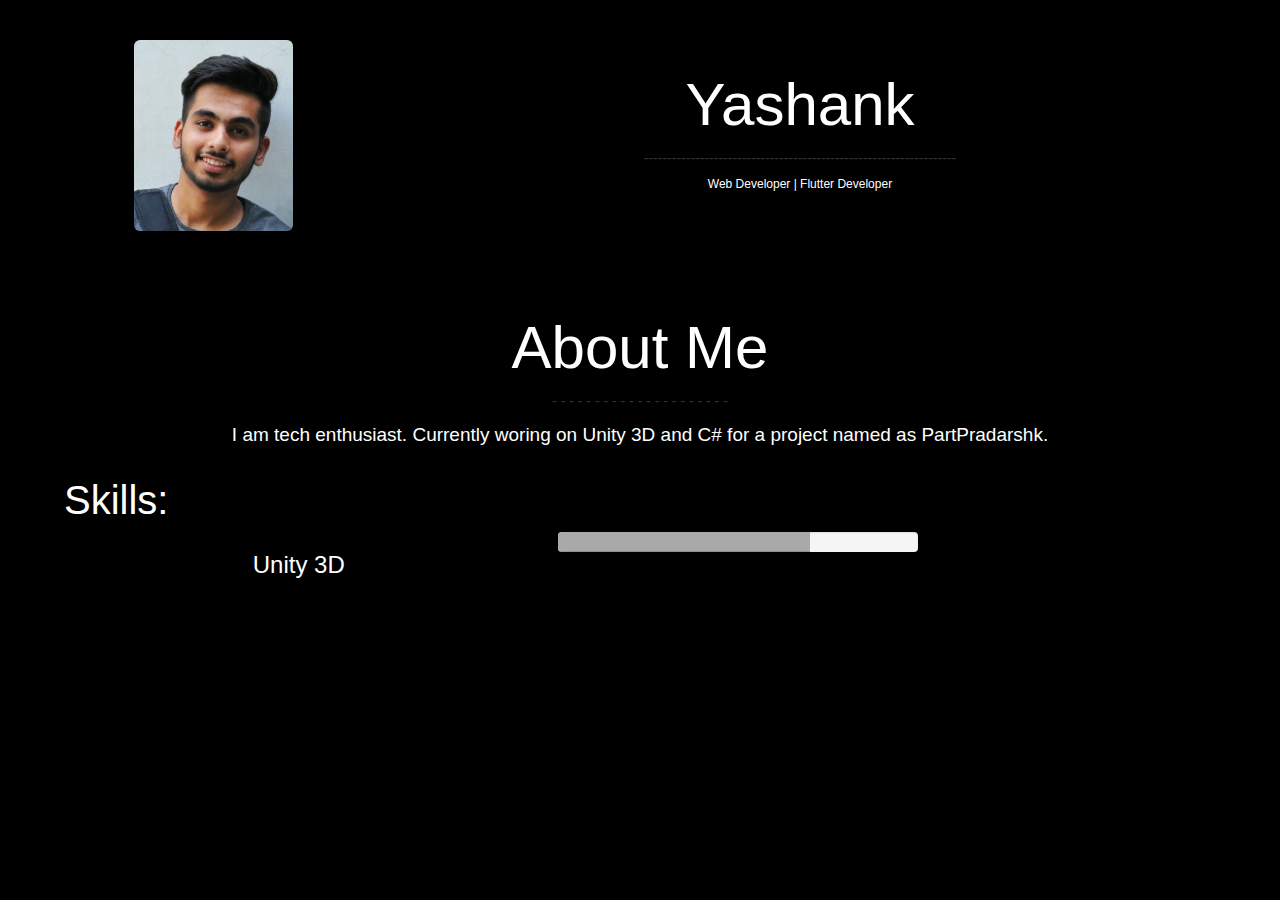
==== index.html @ 95326a96 "index added" ====
<!DOCTYPE html>
<html>
<head>
	<title>Yashank|Portfolio</title>



	<!-- Latest compiled and minified CSS -->
<link rel="stylesheet" href="https://maxcdn.bootstrapcdn.com/bootstrap/3.4.0/css/bootstrap.min.css">

<!-- jQuery library -->
<script src="https://ajax.googleapis.com/ajax/libs/jquery/3.4.1/jquery.min.js"></script>

<!-- Latest compiled JavaScript -->
<script src="https://maxcdn.bootstrapcdn.com/bootstrap/3.4.0/js/bootstrap.min.js"></script>


</head>
<body style="background-color: black">
<div class="container-fluid">	
	<div class="row">
		<div class="col-md-4"><center>
			<img src="my_picture.jpeg" style="height: 40%;width: 40%;margin-top: 10%" class="img-rounded responsive">
				</center>
		</div>
		<div class="col-md-7"><center>
			<h1 style="color: white;font-size: 60px;margin-top: 10%">Yashank</h1>
			<p>-------------------------------------------------------------------</p>
			<h6 style="color: white">Web Developer | Flutter Developer</h6>
		</center>
			
		</div>
	</div>
</div>
<div class="container-fluid" style="margin-top: 5%">
	<center>
		<h1 style="color: white;font-size: 60px">About Me</h1>
		<p>- - - - - - - - - - - - - - - - - - - - -</p>
		<p style="color: white;font-size: 19px">I am tech enthusiast. Currently woring on Unity 3D and C# for a project named as PartPradarshk. </p>
	</center>
	
</div>
<div>
	<h1 style="font-size: 40px;color: white;margin-left: 5%">Skills:</h1>
</div>
<div class="container">
	<div class="row">
		<div class="col-md-5"><center>
			<h3 style="color: white">Unity 3D</h3></center>
		</div>
		<div class="col-md-4">
		<div class="progress">
  			<div class="progress-bar" role="progressbar"  aria-valuenow="70" aria-valuemin="0" aria-valuemax="100" style="width:70%;background-color: darkgray"></div>
		</div>
		</div>
	</div>
</div>

</body>
</html>
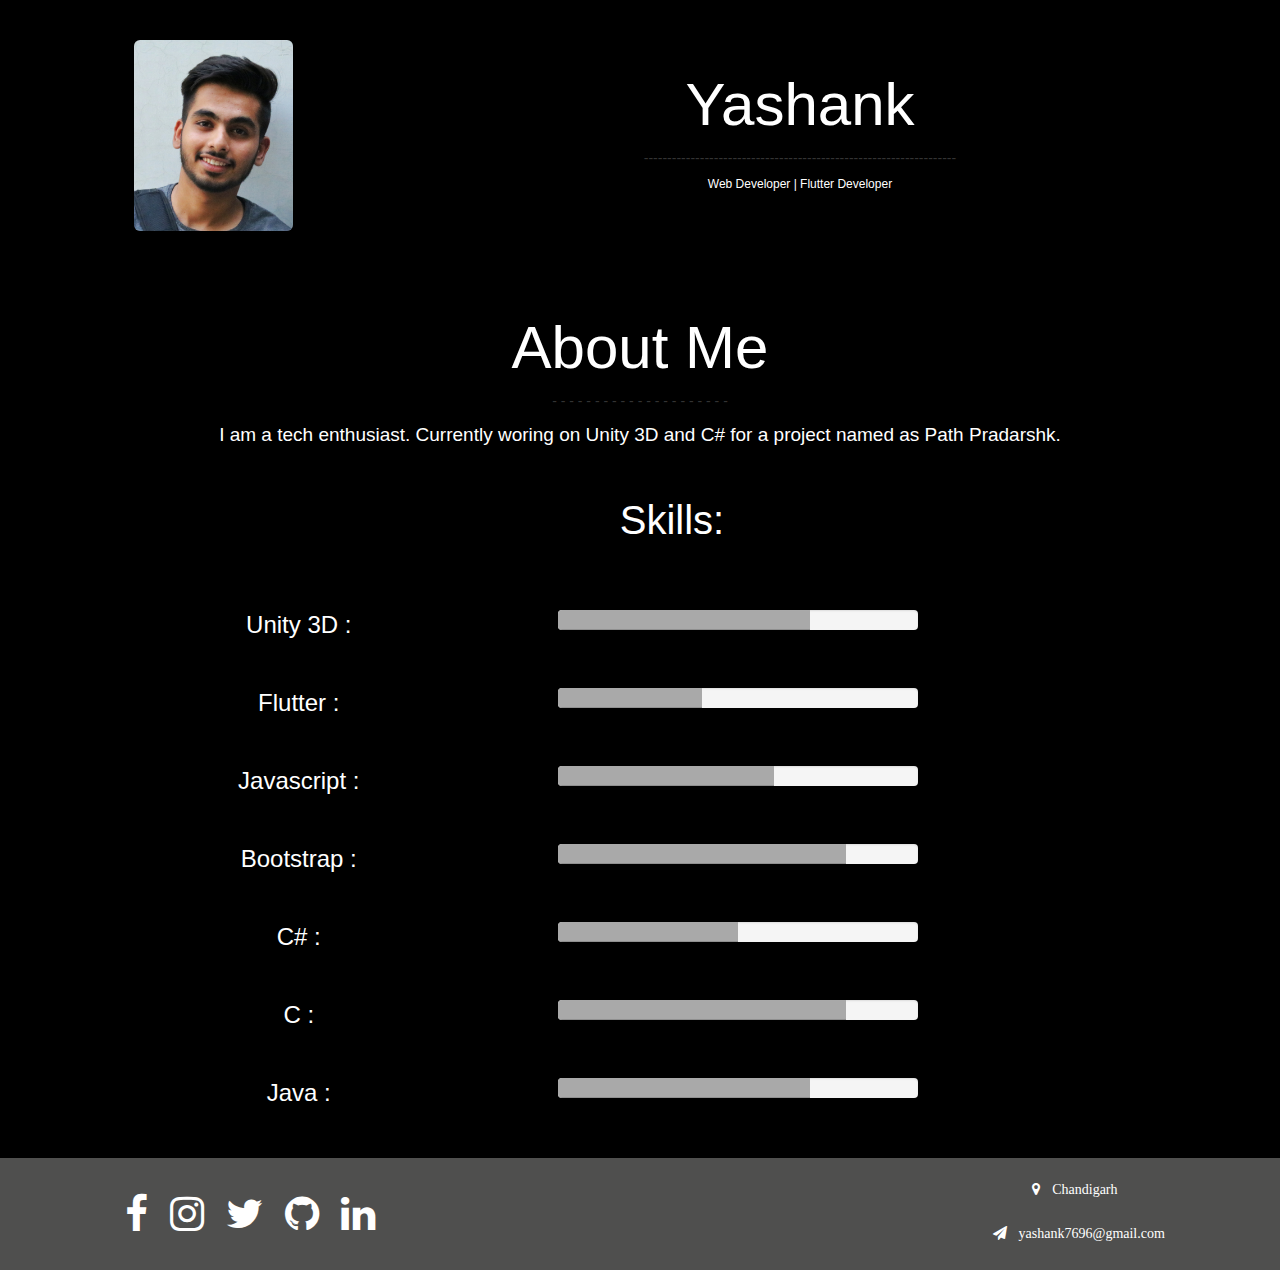
==== commit b920c0c1: "Grammer mistakes fixed" ====
--- a/index.html
+++ b/index.html
@@ -3,8 +3,7 @@
 <head>
 	<title>Yashank|Portfolio</title>
 
-
-
+<link rel="stylesheet" href="https://cdnjs.cloudflare.com/ajax/libs/font-awesome/4.7.0/css/font-awesome.min.css">
 	<!-- Latest compiled and minified CSS -->
 <link rel="stylesheet" href="https://maxcdn.bootstrapcdn.com/bootstrap/3.4.0/css/bootstrap.min.css">
 
@@ -36,25 +35,127 @@
 	<center>
 		<h1 style="color: white;font-size: 60px">About Me</h1>
 		<p>- - - - - - - - - - - - - - - - - - - - -</p>
-		<p style="color: white;font-size: 19px">I am tech enthusiast. Currently woring on Unity 3D and C# for a project named as PartPradarshk. </p>
+		<p style="color: white;font-size: 19px">I am a tech enthusiast. Currently woring on Unity 3D and C# for a project named as Path Pradarshk. </p>
 	</center>
 	
 </div>
+<br>
 <div>
-	<h1 style="font-size: 40px;color: white;margin-left: 5%">Skills:</h1>
+	<h1 style="font-size: 40px;color: white;margin-left: 5%"><center>Skills:</center></h1>
 </div>
+<br><br>
 <div class="container">
 	<div class="row">
 		<div class="col-md-5"><center>
-			<h3 style="color: white">Unity 3D</h3></center>
+			<h3 style="color: white">Unity 3D :</h3></center>
 		</div>
 		<div class="col-md-4">
-		<div class="progress">
+		<div class="progress" style="margin-top: 5%">
   			<div class="progress-bar" role="progressbar"  aria-valuenow="70" aria-valuemin="0" aria-valuemax="100" style="width:70%;background-color: darkgray"></div>
 		</div>
 		</div>
 	</div>
+	<br>
+
+	<div class="row">
+		<div class="col-md-5"><center>
+			<h3 style="color: white">Flutter :</h3></center>
+		</div>
+		<div class="col-md-4">
+		<div class="progress" style="margin-top: 5%">
+  			<div class="progress-bar" role="progressbar"  aria-valuenow="70" aria-valuemin="0" aria-valuemax="100" style="width:40%;background-color: darkgray"></div>
+		</div>
+		</div>
+	</div>
+	<br>
+	<div class="row">
+		<div class="col-md-5"><center>
+			<h3 style="color: white">Javascript :</h3></center>
+		</div>
+		<div class="col-md-4">
+		<div class="progress" style="margin-top: 5%">
+  			<div class="progress-bar" role="progressbar"  aria-valuenow="70" aria-valuemin="0" aria-valuemax="100" style="width:60%;background-color: darkgray"></div>
+		</div>
+		</div>
+	</div>
+	<br>
+	<div class="row">
+		<div class="col-md-5"><center>
+			<h3 style="color: white">Bootstrap :</h3></center>
+		</div>
+		<div class="col-md-4">
+		<div class="progress" style="margin-top: 5%">
+  			<div class="progress-bar" role="progressbar"  aria-valuenow="70" aria-valuemin="0" aria-valuemax="100" style="width:80%;background-color: darkgray"></div>
+		</div>
+		</div>
+	</div>
+	<br>
+
+	<div class="row">
+		<div class="col-md-5"><center>
+			<h3 style="color: white">C# :</h3></center>
+		</div>
+		<div class="col-md-4">
+		<div class="progress" style="margin-top: 5%">
+  			<div class="progress-bar" role="progressbar"  aria-valuenow="70" aria-valuemin="0" aria-valuemax="100" style="width:50%;background-color: darkgray"></div>
+		</div>
+		</div>
+	</div>
+	<br>
+
+	<div class="row">
+		<div class="col-md-5"><center>
+			<h3 style="color: white">C :</h3></center>
+		</div>
+		<div class="col-md-4">
+		<div class="progress" style="margin-top: 5%">
+  			<div class="progress-bar" role="progressbar"  aria-valuenow="70" aria-valuemin="0" aria-valuemax="100" style="width:80%;background-color: darkgray"></div>
+		</div>
+		</div>
+	</div>
+	<br>
+
+	<div class="row">
+		<div class="col-md-5"><center>
+			<h3 style="color: white">Java :</h3></center>
+		</div>
+		<div class="col-md-4">
+		<div class="progress" style="margin-top: 5%">
+  			<div class="progress-bar" role="progressbar"  aria-valuenow="70" aria-valuemin="0" aria-valuemax="100" style="width:70%;background-color: darkgray"></div>
+		</div>
+		</div>
+	</div>
+	<br>
+	<br>
 </div>
 
+
+<footer style="background-color: #4F4F4E">
+	<div class="container">
+	<div class="row">
+		<div class="col-md-4"><center>
+			<a  href="https://www.facebook.com/yashank.cool"><i  class="fa fa-facebook" style="font-size: 40px;margin-top: 10%;margin-bottom: 10%;color: white"></i>
+			</a><a href="https://www.instagram.com/yashank__18"><i class="fa fa-instagram" style="font-size: 40px;margin-top: 10%;margin-bottom: 10%;margin-left: 5%;color: white"></i>
+			</a><a href="https://twitter.com/Yashank17"><i class="fa fa-twitter" style="font-size: 40px;margin-top: 10%;margin-bottom: 10%;margin-left: 5%;color: white"></i>
+			</a><a href="https://www.github.com/Yashank18"><i class="fa fa-github" style="font-size: 40px;margin-top: 10%;margin-bottom: 10%;margin-left: 5%;color: white"></i>
+			</a><a href="https://www.linkedin.com/in/yashank18/"><i class="fa fa-linkedin" style="font-size: 40px;margin-top: 10%;margin-bottom: 10%;margin-left: 5%;color: white"></i>
+			</a>
+			
+			
+		</center>
+		
+	</div>
+	<div class="col-md-5"></div>
+	<div class="col-md-3" >
+		<div class="container-fluid" align="center" >
+		<h2 style="margin-top: 10%;color: white;" class="fa fa-map-marker"><span>&nbsp;&nbsp; Chandigarh</span></h3>&nbsp;&nbsp;</h2>
+		<br>
+		<h2 style="color: white;" class="fa fa-paper-plane"><span>&nbsp;&nbsp; yashank7696@gmail.com</span></h2>
+			</div>
+	
+	</div>
+</div>
+</div>
+</footer>
 </body>
 </html>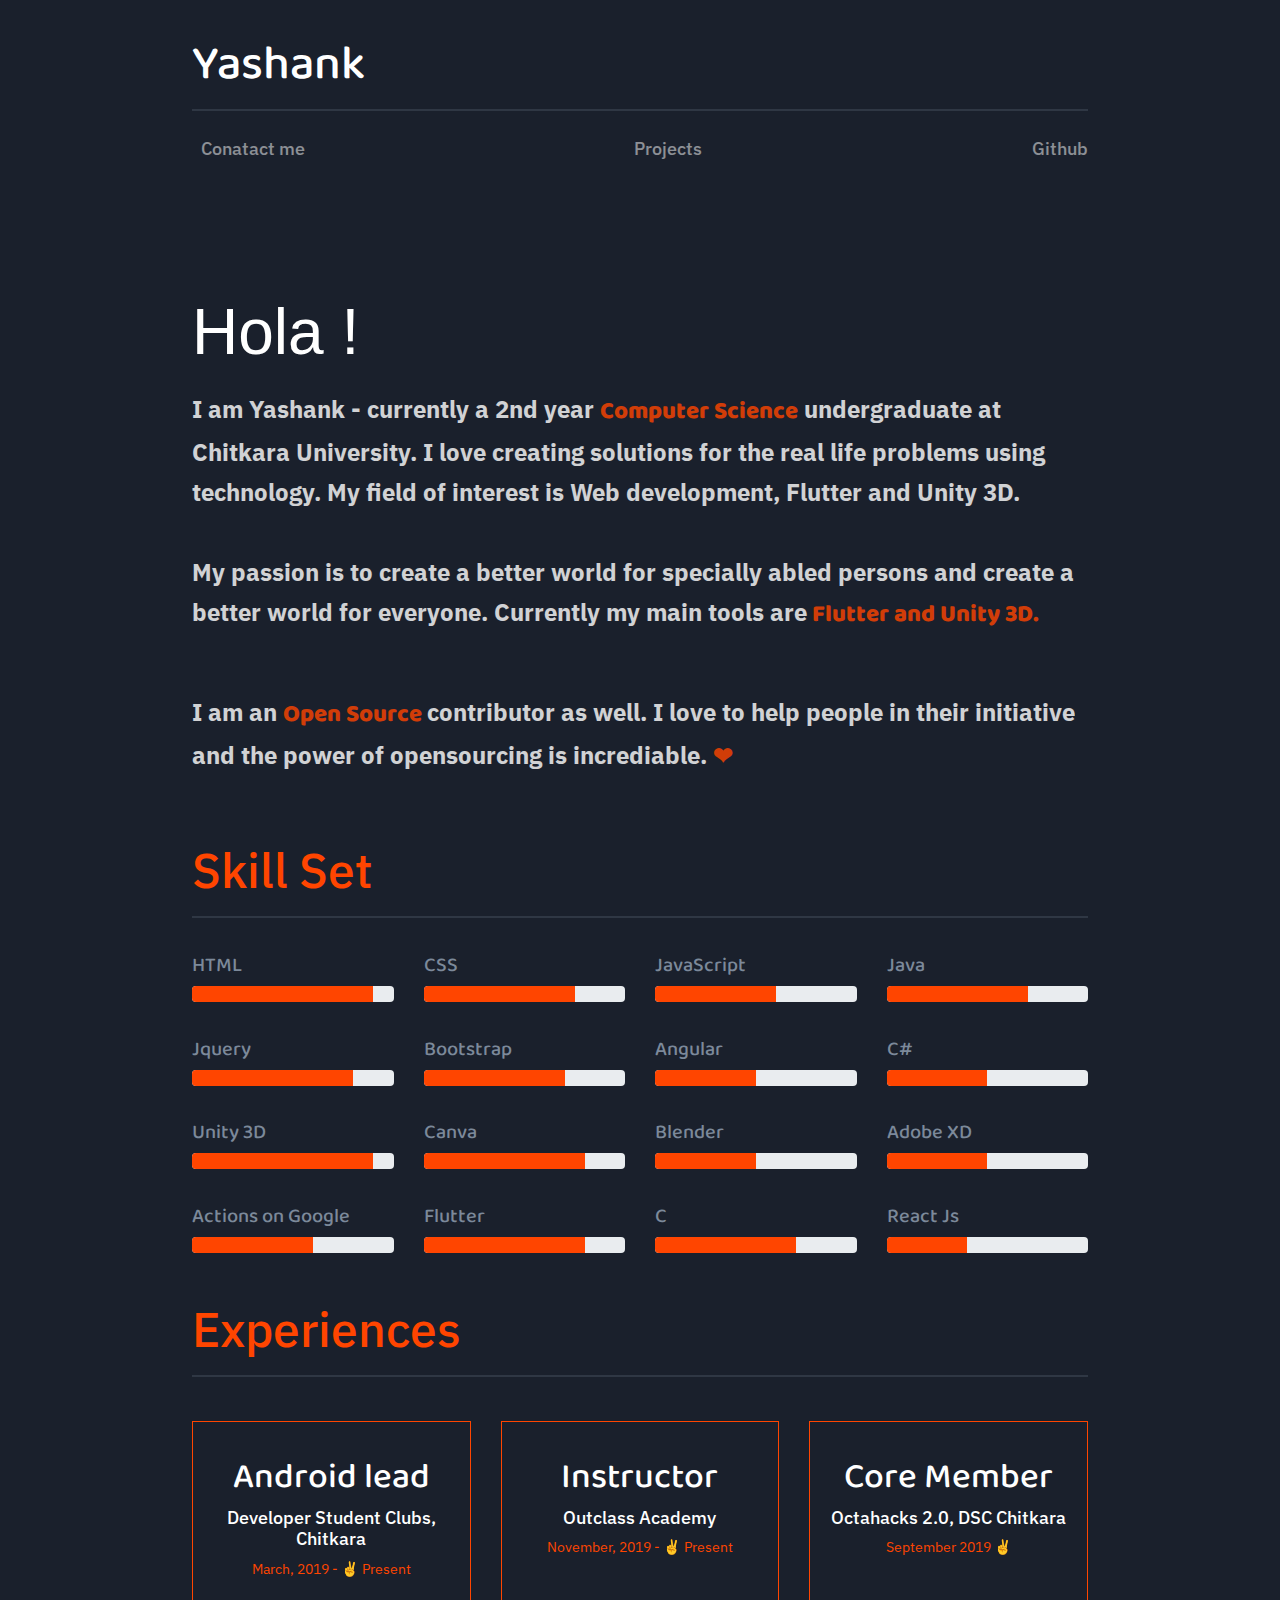
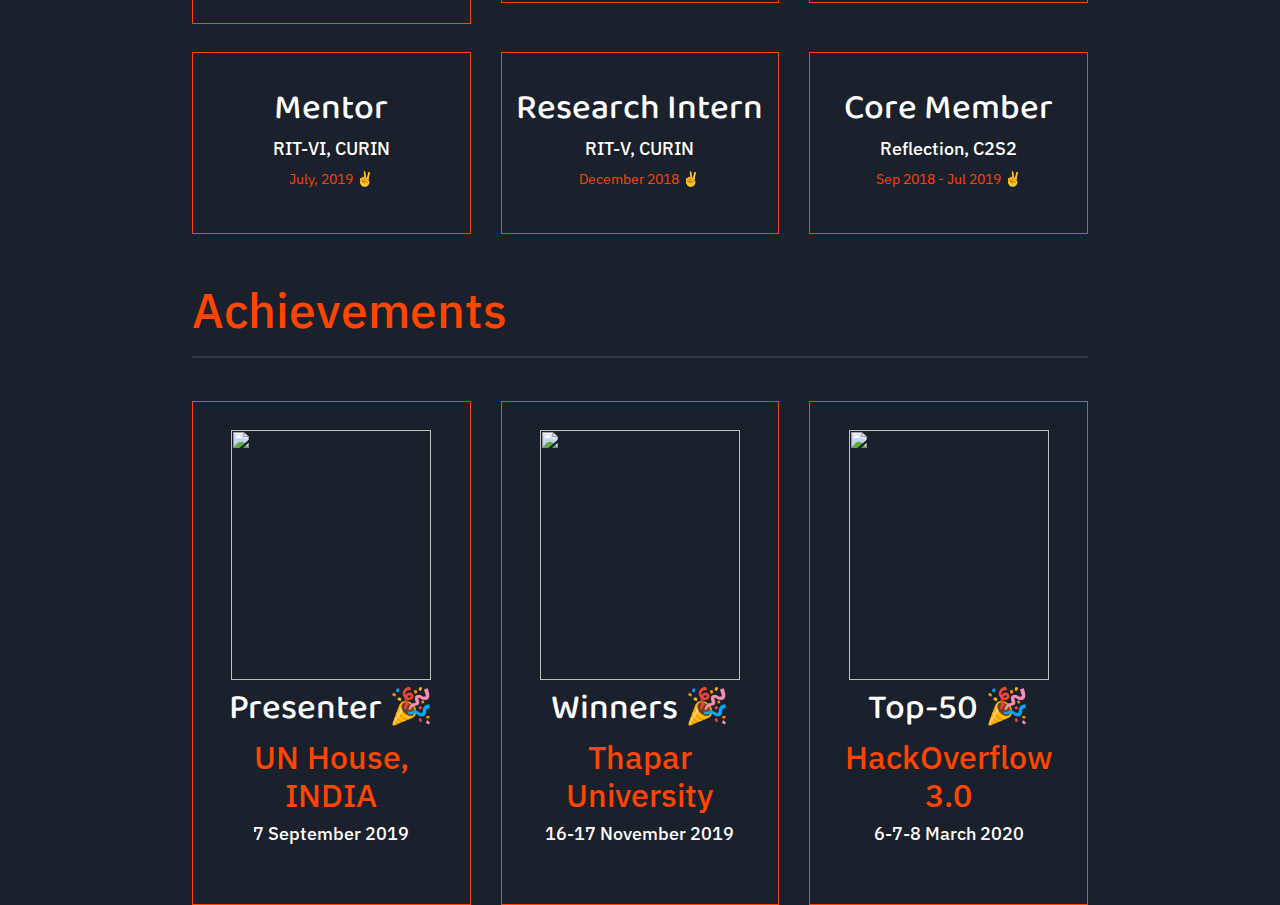
==== commit 702fb38a: "Main file switch" ====
--- a/index.html
+++ b/index.html
@@ -1,161 +1,298 @@
 <!DOCTYPE html>
 <html>
 <head>
-	<title>Yashank|Portfolio</title>
-
-<link rel="stylesheet" href="https://cdnjs.cloudflare.com/ajax/libs/font-awesome/4.7.0/css/font-awesome.min.css">
-	<!-- Latest compiled and minified CSS -->
-<link rel="stylesheet" href="https://maxcdn.bootstrapcdn.com/bootstrap/3.4.0/css/bootstrap.min.css">
+	<title>Yashank</title>
+
+<!-- Latest compiled and minified CSS -->
+<link rel="stylesheet" href="https://maxcdn.bootstrapcdn.com/bootstrap/4.4.1/css/bootstrap.min.css">
 
 <!-- jQuery library -->
 <script src="https://ajax.googleapis.com/ajax/libs/jquery/3.4.1/jquery.min.js"></script>
 
+<!-- Popper JS -->
+<script src="https://cdnjs.cloudflare.com/ajax/libs/popper.js/1.16.0/umd/popper.min.js"></script>
+
 <!-- Latest compiled JavaScript -->
-<script src="https://maxcdn.bootstrapcdn.com/bootstrap/3.4.0/js/bootstrap.min.js"></script>
-
-
+<script src="https://maxcdn.bootstrapcdn.com/bootstrap/4.4.1/js/bootstrap.min.js"></script>
+<script src="https://kit.fontawesome.com/bb61e4b88d.js" crossorigin="anonymous"></script>
+<link href="https://fonts.googleapis.com/css2?family=Baloo+Paaji+2:wght@500&display=swap" rel="stylesheet">
+<link href="https://fonts.googleapis.com/css2?family=IBM+Plex+Sans:wght@100&display=swap" rel="stylesheet">
+<link rel="stylesheet" type="text/css" href="css/main.css">
+<link href="https://unpkg.com/aos@2.3.1/dist/aos.css" rel="stylesheet">	
+<script src="https://unpkg.com/aos@2.3.1/dist/aos.js"></script>
+<script>
+  AOS.init();
+
+  function theme()
+  {
+	$('#theme').addClass('lighttheme');
+  }
+</script>
 </head>
-<body style="background-color: black">
-<div class="container-fluid">	
-	<div class="row">
-		<div class="col-md-4"><center>
-			<img src="my_picture.jpeg" style="height: 40%;width: 40%;margin-top: 10%" class="img-rounded responsive">
-				</center>
-		</div>
-		<div class="col-md-7"><center>
-			<h1 style="color: white;font-size: 60px;margin-top: 10%">Yashank</h1>
-			<p>-------------------------------------------------------------------</p>
-			<h6 style="color: white">Web Developer | Flutter Developer</h6>
-		</center>
-			
-		</div>
+<body id="theme">
+	<div class=" main">
+		
+				<header>
+					<h1>Yashank <button ><i class="fas fa-sun"></i></button></h1>
+					<hr>
+					<h6><span>Conatact me </span>
+						<span><a href="#"> Projects</a></span>
+						<span><a href="https://github.com/Yashank18">Github</a></span>
+					</h6>
+				</header>
+
+				<div class="content">
+					<h1>Hola !</h1>
+					<p>
+						I am Yashank - currently a 2nd year <span >Computer Science</span> undergraduate at Chitkara University.
+						I love creating solutions for the real life problems using technology. My field of interest is Web development, Flutter and Unity 3D.<br><br>
+						My passion is to create a better world for specially abled persons and create a better world for everyone. Currently my main tools are<span> Flutter and Unity 3D.</span> 
+					</p>
+					<br>
+					<p>
+						I am an <span>Open Source </span> contributor as well. I love to help people in their initiative and the power of opensourcing is incrediable. <span>❤</span>
+					</p>
+				</div>
+				<br>
+				<br>
+				<h1 class="skill"><i class="fas fa-circle-notch"></i> Skill Set</h1>
+				<hr>
+				<div class="row progressdiv">
+					<div class="col-md-3">
+						<h5 class="phead">HTML</h5>
+						<div class="progress">
+							<div class="progress-bar" role="progressbar" aria-valuenow="90" aria-valuemin="0" aria-valuemax="100" style="width:90%"></div>
+						  </div>
+					</div>
+					<div class="col-md-3">
+						<h5 class="phead">CSS</h5>
+						<div class="progress">
+							<div class="progress-bar" role="progressbar" aria-valuenow="75" aria-valuemin="0" aria-valuemax="100" style="width:75%"></div>
+						  </div>
+					</div>
+					<div class="col-md-3">
+						<h5 class="phead">JavaScript</h5>
+						<div class="progress">
+							<div class="progress-bar" role="progressbar" aria-valuenow="65" aria-valuemin="0" aria-valuemax="100" style="width:60%"></div>
+						  </div>
+					</div>
+					<div class="col-md-3">
+						<h5 class="phead">Java</h5>
+						<div class="progress">
+							<div class="progress-bar" role="progressbar" aria-valuenow="65" aria-valuemin="0" aria-valuemax="100" style="width:70%"></div>
+						  </div>
+					</div>
+
+				</div>
+
+				<div class="row progressdiv">
+					<div class="col-md-3">
+						<h5 class="phead">Jquery</h5>
+						<div class="progress">
+							<div class="progress-bar" role="progressbar" aria-valuenow="90" aria-valuemin="0" aria-valuemax="100" style="width:80%"></div>
+						  </div>
+					</div>
+					<div class="col-md-3">
+						<h5 class="phead">Bootstrap</h5>
+						<div class="progress">
+							<div class="progress-bar" role="progressbar" aria-valuenow="75" aria-valuemin="0" aria-valuemax="100" style="width:70%"></div>
+						  </div>
+					</div>
+					<div class="col-md-3">
+						<h5 class="phead">Angular</h5>
+						<div class="progress">
+							<div class="progress-bar" role="progressbar" aria-valuenow="65" aria-valuemin="0" aria-valuemax="100" style="width:50%"></div>
+						  </div>
+					</div>
+					<div class="col-md-3">
+						<h5 class="phead">C#</h5>
+						<div class="progress">
+							<div class="progress-bar" role="progressbar" aria-valuenow="65" aria-valuemin="0" aria-valuemax="100" style="width:50%"></div>
+						  </div>
+					</div>
+
+				</div>
+				<div class="row progressdiv">
+					<div class="col-md-3">
+						<h5 class="phead">Unity 3D</h5>
+						<div class="progress">
+							<div class="progress-bar" role="progressbar" aria-valuenow="90" aria-valuemin="0" aria-valuemax="100" style="width:90%"></div>
+						  </div>
+					</div>
+					<div class="col-md-3">
+						<h5 class="phead">Canva</h5>
+						<div class="progress">
+							<div class="progress-bar" role="progressbar" aria-valuenow="75" aria-valuemin="0" aria-valuemax="100" style="width:80%"></div>
+						  </div>
+					</div>
+					<div class="col-md-3">
+						<h5 class="phead">Blender</h5>
+						<div class="progress">
+							<div class="progress-bar" role="progressbar" aria-valuenow="65" aria-valuemin="0" aria-valuemax="100" style="width:50%"></div>
+						  </div>
+					</div>
+					<div class="col-md-3">
+						<h5 class="phead">Adobe XD</h5>
+						<div class="progress">
+							<div class="progress-bar" role="progressbar" aria-valuenow="65" aria-valuemin="0" aria-valuemax="100" style="width:50%"></div>
+						  </div>
+					</div>
+
+				</div>
+				<div class="row progressdiv">
+					<div class="col-md-3">
+						<h5 class="phead">Actions on Google</h5>
+						<div class="progress">
+							<div class="progress-bar" role="progressbar" aria-valuenow="90" aria-valuemin="0" aria-valuemax="100" style="width:60%"></div>
+						  </div>
+					</div>
+					<div class="col-md-3">
+						<h5 class="phead">Flutter</h5>
+						<div class="progress">
+							<div class="progress-bar" role="progressbar" aria-valuenow="75" aria-valuemin="0" aria-valuemax="100" style="width:80%"></div>
+						  </div>
+					</div>
+					<div class="col-md-3">
+						<h5 class="phead">C</h5>
+						<div class="progress">
+							<div class="progress-bar" role="progressbar" aria-valuenow="65" aria-valuemin="0" aria-valuemax="100" style="width:70%"></div>
+						  </div>
+					</div>
+					<div class="col-md-3">
+						<h5 class="phead">React Js</h5>
+						<div class="progress">
+							<div class="progress-bar" role="progressbar" aria-valuenow="65" aria-valuemin="0" aria-valuemax="100" style="width:40%"></div>
+						  </div>
+					</div>
+				</div>
+				<br>
+				<br>
+				<h1 class="skill"><i class="fas fa-circle-notch"></i> Experiences</h1>
+				<hr>
+				<div>	
+				<div class="row exp">
+					<div class="col-lg-4">
+						<div>
+							<center>
+								<i class="fab fa-android" ></i>
+								<h3>Android lead</h3>
+								<h6>Developer Student Clubs, Chitkara</h6>
+								<p>March, 2019 - ✌ Present</p>
+							</center>
+							
+						</div>
+					</div>
+					<div class="col-lg-4">
+						<div>
+							<center>
+								<i class="fas fa-chalkboard-teacher"></i>
+								<h3>Instructor</h3>
+								<h6>Outclass Academy</h6>
+								<p>November, 2019 - ✌ Present</p>
+							</center>
+							
+						</div>
+					</div>
+					<div class="col-lg-4">
+						<div>
+							<center>
+								<i class="fas fa-user-secret"></i>
+								<h3>Core Member</h3>
+								<h6>Octahacks 2.0, DSC Chitkara</h6>
+								<p>September 2019 ✌</p>
+							</center>
+							
+						</div>
+						
+					</div>
+				</div>
+				<div class="row exp">
+					<div class="col-lg-4">
+						<div>
+							<center>
+								<i class="fab fa-elementor"></i>
+								<h3>Mentor</h3>
+								<h6>RIT-VI, CURIN</h6>
+								<p>July, 2019 ✌</p>
+							</center>
+							
+						</div>
+						
+					</div>
+					<div class="col-lg-4">
+						<div>
+							<center>
+								<i class="fas fa-file-import"></i>
+								<h3>Research Intern</h3>
+								<h6>RIT-V, CURIN</h6>
+								<p>December 2018 ✌</p>
+							</center>
+							
+						</div>
+					</div>
+					<div class="col-lg-4">
+						<div>
+							<center>
+								<i class="fas fa-user-cog"></i>
+								<h3>Core Member</h3>
+								<h6>Reflection, C2S2</h6>
+								<p>Sep 2018 - Jul 2019 ✌</p>
+							</center>
+							
+						</div>
+					</div>
+				</div>
+				</div>	
+				<br>
+				<br>
+				<h1 class="skill"><i class="fas fa-circle-notch"></i> Achievements</h1>
+				<hr>
+				<div>
+					<div class="row achi">
+						<div class="col-lg-4">
+						<div>
+							<center>
+								<img src="https://media-exp1.licdn.com/dms/image/C5122AQECZ3m4gsjs8A/feedshare-shrink_1280/0?e=1589414400&v=beta&t=vyB4719Dbh99bfgeCAfp81tZn3Gg7d7WJypS_j8dHOw">
+								<h3>Presenter 🎉</h3>
+								<h5>UN House, INDIA</h5>
+								<h6>7 September 2019</h6>
+								<br>
+								<a href="https://www.linkedin.com/feed/update/urn:li:activity:6576390317480742912/"><i class="fab fa-linkedin"></i></a>
+							</center>
+							
+						</div>
+						
+					</div>
+					<div class="col-lg-4">
+						<div>
+							<center>
+								<img src="https://media-exp1.licdn.com/dms/image/C5122AQGSViSoWBKN9g/feedshare-shrink_1280/0?e=1589414400&v=beta&t=TF07p_BobPf2CxX79byBhRfVDt1vGOY2mGiCR3uPK5o">
+								<h3>Winners 🎉</h3>
+								<h5>Thapar University</h5>
+								<h6>16-17 November 2019</h6>
+								<br>
+								<a href="https://www.linkedin.com/feed/update/urn:li:activity:6602234861304541184/"><i class="fab fa-linkedin"></i></a>
+							</center>
+							
+						</div>
+						
+					</div>
+					<div class="col-lg-4">
+						<div>
+							<center>
+								<img src="https://media-exp1.licdn.com/dms/image/C5122AQHvnXgp_IkYWQ/feedshare-shrink_1280/0?e=1589414400&v=beta&t=8TJK-YOwkAEmqGebeP_C3OI9yXvl3KZ8jdFjJd7Ty_g">
+								<h3>Top-50 🎉</h3>
+								<h5>HackOverflow 3.0</h5>
+								<h6>6-7-8 March 2020</h6>
+								<br>
+								<a href="https://www.linkedin.com/feed/update/urn:li:activity:6637713667049783296/"><i class="fab fa-linkedin"></i></a>
+							</center>
+							
+						</div>
+						
+					</div>
+					</div>
+				</div>
 	</div>
-</div>
-<div class="container-fluid" style="margin-top: 5%">
-	<center>
-		<h1 style="color: white;font-size: 60px">About Me</h1>
-		<p>- - - - - - - - - - - - - - - - - - - - -</p>
-		<p style="color: white;font-size: 19px">I am a tech enthusiast. Currently woring on Unity 3D and C# for a project named as Path Pradarshk. </p>
-	</center>
-	
-</div>
-<br>
-<div>
-	<h1 style="font-size: 40px;color: white;margin-left: 5%"><center>Skills:</center></h1>
-</div>
-<br><br>
-<div class="container">
-	<div class="row">
-		<div class="col-md-5"><center>
-			<h3 style="color: white">Unity 3D :</h3></center>
-		</div>
-		<div class="col-md-4">
-		<div class="progress" style="margin-top: 5%">
-  			<div class="progress-bar" role="progressbar"  aria-valuenow="70" aria-valuemin="0" aria-valuemax="100" style="width:70%;background-color: darkgray"></div>
-		</div>
-		</div>
-	</div>
-	<br>
-
-	<div class="row">
-		<div class="col-md-5"><center>
-			<h3 style="color: white">Flutter :</h3></center>
-		</div>
-		<div class="col-md-4">
-		<div class="progress" style="margin-top: 5%">
-  			<div class="progress-bar" role="progressbar"  aria-valuenow="70" aria-valuemin="0" aria-valuemax="100" style="width:40%;background-color: darkgray"></div>
-		</div>
-		</div>
-	</div>
-	<br>
-	<div class="row">
-		<div class="col-md-5"><center>
-			<h3 style="color: white">Javascript :</h3></center>
-		</div>
-		<div class="col-md-4">
-		<div class="progress" style="margin-top: 5%">
-  			<div class="progress-bar" role="progressbar"  aria-valuenow="70" aria-valuemin="0" aria-valuemax="100" style="width:60%;background-color: darkgray"></div>
-		</div>
-		</div>
-	</div>
-	<br>
-	<div class="row">
-		<div class="col-md-5"><center>
-			<h3 style="color: white">Bootstrap :</h3></center>
-		</div>
-		<div class="col-md-4">
-		<div class="progress" style="margin-top: 5%">
-  			<div class="progress-bar" role="progressbar"  aria-valuenow="70" aria-valuemin="0" aria-valuemax="100" style="width:80%;background-color: darkgray"></div>
-		</div>
-		</div>
-	</div>
-	<br>
-
-	<div class="row">
-		<div class="col-md-5"><center>
-			<h3 style="color: white">C# :</h3></center>
-		</div>
-		<div class="col-md-4">
-		<div class="progress" style="margin-top: 5%">
-  			<div class="progress-bar" role="progressbar"  aria-valuenow="70" aria-valuemin="0" aria-valuemax="100" style="width:50%;background-color: darkgray"></div>
-		</div>
-		</div>
-	</div>
-	<br>
-
-	<div class="row">
-		<div class="col-md-5"><center>
-			<h3 style="color: white">C :</h3></center>
-		</div>
-		<div class="col-md-4">
-		<div class="progress" style="margin-top: 5%">
-  			<div class="progress-bar" role="progressbar"  aria-valuenow="70" aria-valuemin="0" aria-valuemax="100" style="width:80%;background-color: darkgray"></div>
-		</div>
-		</div>
-	</div>
-	<br>
-
-	<div class="row">
-		<div class="col-md-5"><center>
-			<h3 style="color: white">Java :</h3></center>
-		</div>
-		<div class="col-md-4">
-		<div class="progress" style="margin-top: 5%">
-  			<div class="progress-bar" role="progressbar"  aria-valuenow="70" aria-valuemin="0" aria-valuemax="100" style="width:70%;background-color: darkgray"></div>
-		</div>
-		</div>
-	</div>
-	<br>
-	<br>
-</div>
-
-
-<footer style="background-color: #4F4F4E">
-	<div class="container">
-	<div class="row">
-		<div class="col-md-4"><center>
-			<a  href="https://www.facebook.com/yashank.cool"><i  class="fa fa-facebook" style="font-size: 40px;margin-top: 10%;margin-bottom: 10%;color: white"></i>
-			</a><a href="https://www.instagram.com/yashank__18"><i class="fa fa-instagram" style="font-size: 40px;margin-top: 10%;margin-bottom: 10%;margin-left: 5%;color: white"></i>
-			</a><a href="https://twitter.com/Yashank17"><i class="fa fa-twitter" style="font-size: 40px;margin-top: 10%;margin-bottom: 10%;margin-left: 5%;color: white"></i>
-			</a><a href="https://www.github.com/Yashank18"><i class="fa fa-github" style="font-size: 40px;margin-top: 10%;margin-bottom: 10%;margin-left: 5%;color: white"></i>
-			</a><a href="https://www.linkedin.com/in/yashank18/"><i class="fa fa-linkedin" style="font-size: 40px;margin-top: 10%;margin-bottom: 10%;margin-left: 5%;color: white"></i>
-			</a>
-			
-			
-		</center>
-		
-	</div>
-	<div class="col-md-5"></div>
-	<div class="col-md-3" >
-		<div class="container-fluid" align="center" >
-		<h2 style="margin-top: 10%;color: white;" class="fa fa-map-marker"><span>&nbsp;&nbsp; Chandigarh</span></h3>&nbsp;&nbsp;</h2>
-		<br>
-		<h2 style="color: white;" class="fa fa-paper-plane"><span>&nbsp;&nbsp; yashank7696@gmail.com</span></h2>
-			</div>
-	
-	</div>
-</div>
-</div>
-</footer>
 </body>
 </html>--- a/css/main.css
+++ b/css/main.css
@@ -0,0 +1,234 @@
+body {
+  background-color: #1a202c;
+}
+
+.main {
+  margin-left: 15%;
+  margin-right: 15%;
+}
+
+.main hr {
+  border-top: 2px solid #2f3744;
+}
+
+.main header {
+  margin-top: 4%;
+}
+
+.main header hr {
+  border-top: 2px solid #2f3744;
+}
+
+.main header h1 {
+  display: -webkit-box;
+  display: -ms-flexbox;
+  display: flex;
+  -webkit-box-pack: justify;
+      -ms-flex-pack: justify;
+          justify-content: space-between;
+  color: white;
+  font-size: 3rem;
+  font-family: 'Baloo Paaji 2', cursive;
+}
+
+.main header h1 button {
+  background-color: #1a202c;
+  border: none;
+}
+
+.main header h1 i {
+  font-size: 2rem;
+  color: white;
+  opacity: 0.6;
+  cursor: pointer;
+}
+
+.main header h1 i:hover {
+  opacity: 0.8;
+  color: orangered;
+}
+
+.main header h6 {
+  display: -webkit-box;
+  display: -ms-flexbox;
+  display: flex;
+  -webkit-box-pack: justify;
+      -ms-flex-pack: justify;
+          justify-content: space-between;
+  margin-top: 3%;
+  font-size: 1.1em;
+  color: white;
+  font-family: 'IBM Plex Sans', sans-serif;
+}
+
+.main header h6 span {
+  margin-left: 1%;
+  cursor: pointer;
+  opacity: 0.5;
+}
+
+.main header h6 span a {
+  color: white;
+}
+
+.main header h6 span:hover {
+  color: white;
+  opacity: 1;
+  font-weight: 700;
+}
+
+.main .skill {
+  color: orangered;
+  font-family: 'IBM Plex Sans', sans-serif;
+  font-size: 3rem;
+}
+
+.main .skill i {
+  font-size: 2rem;
+}
+
+.content {
+  margin-top: 15%;
+}
+
+.content h1 {
+  color: white;
+  font-size: 4rem;
+}
+
+.content p {
+  font-weight: 900;
+  margin-top: 2%;
+  font-size: 1.5rem;
+  color: white;
+  line-height: 40px;
+  opacity: 0.8;
+  font-family: 'IBM Plex Sans', sans-serif;
+}
+
+.content p span {
+  color: orangered;
+  font-weight: 900;
+  font-family: 'Baloo Paaji 2', cursive;
+}
+
+.progress-bar {
+  background-color: orangered;
+}
+
+.phead {
+  color: #7c899a;
+  font-family: 'Baloo Paaji 2', cursive;
+}
+
+.progressdiv {
+  margin-top: 4%;
+}
+
+.exp i {
+  color: orangered;
+  font-size: 3.5rem;
+}
+
+.exp div div {
+  padding: 10% 5%;
+  border: 1px solid orangered;
+  margin-top: 10%;
+}
+
+.exp div div h3 {
+  margin-top: 3%;
+  font-size: 2.2rem;
+  color: white;
+  font-family: 'Baloo Paaji 2', cursive;
+}
+
+.exp div div h6 {
+  font-size: 1.1rem;
+  color: white;
+  font-family: 'IBM Plex Sans', sans-serif;
+}
+
+.exp div div p {
+  font-size: 0.9rem;
+  color: orangered;
+  font-family: 'IBM Plex Sans', sans-serif;
+}
+
+.achi i {
+  color: orangered;
+  font-size: 1.5rem;
+}
+
+.achi div div {
+  padding: 10% 5%;
+  border: 1px solid orangered;
+  margin-top: 10%;
+}
+
+.achi div div h3 {
+  margin-top: 3%;
+  font-size: 2.2rem;
+  color: white;
+  font-family: 'Baloo Paaji 2', cursive;
+}
+
+.achi div div h6 {
+  font-size: 1.1rem;
+  color: white;
+  font-family: 'IBM Plex Sans', sans-serif;
+}
+
+.achi div div p {
+  font-size: 0.9rem;
+  color: orangered;
+  font-family: 'IBM Plex Sans', sans-serif;
+}
+
+.achi img {
+  height: 250px;
+  width: 200px;
+}
+
+.achi h5 {
+  font-size: 2.0rem;
+  color: orangered;
+  font-family: 'IBM Plex Sans', sans-serif;
+}
+
+.lighttheme {
+  background-color: white;
+}
+
+.lighttheme h1 {
+  color: black;
+}
+
+.lighttheme h6 {
+  color: black;
+}
+
+.lighttheme h2 {
+  color: black;
+}
+
+.lighttheme h3 {
+  color: black;
+}
+
+.lighttheme h4 {
+  color: black;
+}
+
+.lighttheme h5 {
+  color: black;
+}
+
+.lighttheme p {
+  color: black;
+}
+
+.lighttheme i {
+  color: black;
+}
+/*# sourceMappingURL=main.css.map */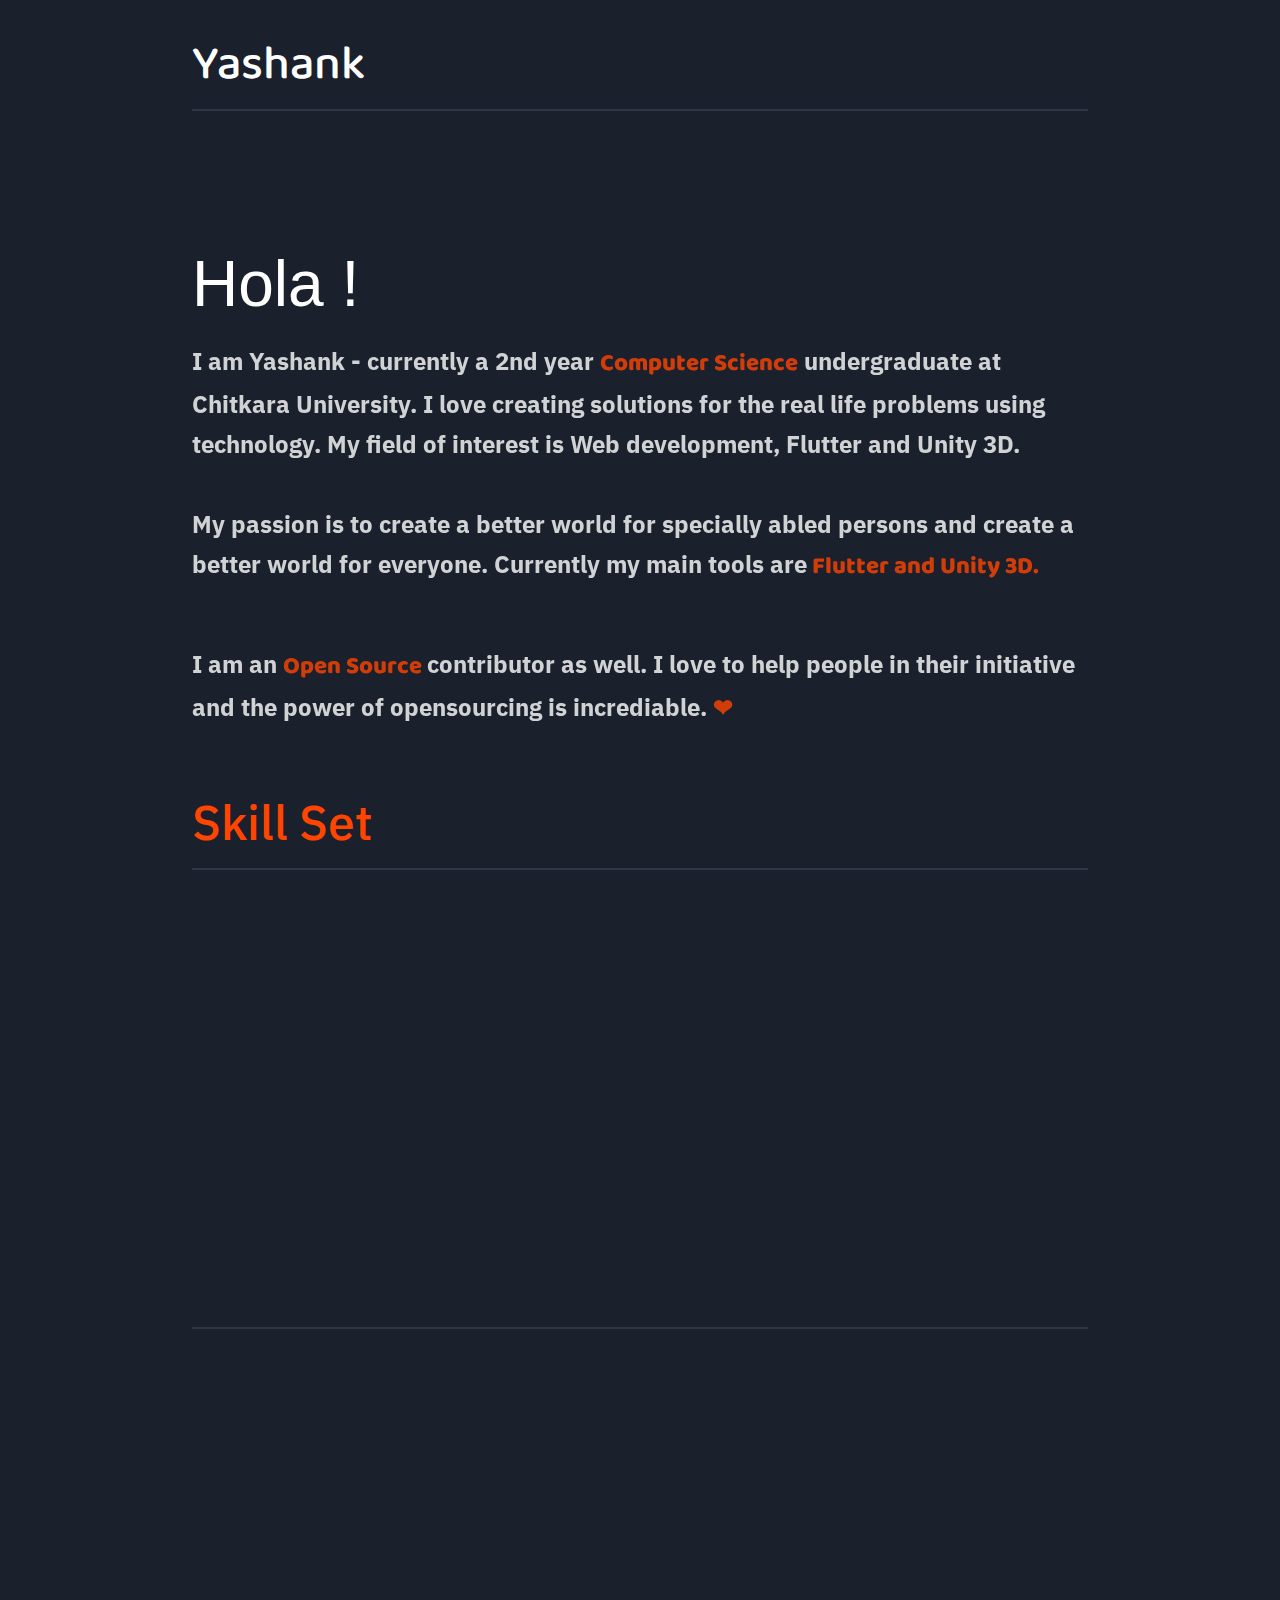
==== commit 1b36055f: "First build done" ====
--- a/index.html
+++ b/index.html
@@ -1,10 +1,13 @@
 <!DOCTYPE html>
 <html>
 <head>
+	
 	<title>Yashank</title>
 
 <!-- Latest compiled and minified CSS -->
 <link rel="stylesheet" href="https://maxcdn.bootstrapcdn.com/bootstrap/4.4.1/css/bootstrap.min.css">
+<link rel="icon" href="logo.png">
+<meta content="width=device-width, initial-scale=1" name="viewport" />
 
 <!-- jQuery library -->
 <script src="https://ajax.googleapis.com/ajax/libs/jquery/3.4.1/jquery.min.js"></script>
@@ -18,10 +21,10 @@
 <link href="https://fonts.googleapis.com/css2?family=Baloo+Paaji+2:wght@500&display=swap" rel="stylesheet">
 <link href="https://fonts.googleapis.com/css2?family=IBM+Plex+Sans:wght@100&display=swap" rel="stylesheet">
 <link rel="stylesheet" type="text/css" href="css/main.css">
-<link href="https://unpkg.com/aos@2.3.1/dist/aos.css" rel="stylesheet">	
+<link href="https://unpkg.com/aos@2.3.1/dist/aos.css" rel="stylesheet">
 <script src="https://unpkg.com/aos@2.3.1/dist/aos.js"></script>
 <script>
-  AOS.init();
+ 
 
   function theme()
   {
@@ -30,18 +33,18 @@
 </script>
 </head>
 <body id="theme">
-	<div class=" main">
+	<div class=" main" >
 		
-				<header>
-					<h1>Yashank <button ><i class="fas fa-sun"></i></button></h1>
+				<header >
+					<h1>Yashank <a href="https://github.com/Yashank18"><i class="fab fa-github"></i></a></h1>
 					<hr>
-					<h6><span>Conatact me </span>
-						<span><a href="#"> Projects</a></span>
-						<span><a href="https://github.com/Yashank18">Github</a></span>
-					</h6>
+					
 				</header>
 
-				<div class="content">
+				<div class="content" data-aos="fade-zoom-in"
+				data-aos-easing="ease-in-back"
+				data-aos-delay="300"
+				data-aos-offset="0">
 					<h1>Hola !</h1>
 					<p>
 						I am Yashank - currently a 2nd year <span >Computer Science</span> undergraduate at Chitkara University.
@@ -58,25 +61,25 @@
 				<h1 class="skill"><i class="fas fa-circle-notch"></i> Skill Set</h1>
 				<hr>
 				<div class="row progressdiv">
-					<div class="col-md-3">
+					<div class="col-md-3" data-aos="fade-down-left" data-aos-duration="500">
 						<h5 class="phead">HTML</h5>
 						<div class="progress">
 							<div class="progress-bar" role="progressbar" aria-valuenow="90" aria-valuemin="0" aria-valuemax="100" style="width:90%"></div>
 						  </div>
 					</div>
-					<div class="col-md-3">
+					<div class="col-md-3" data-aos="fade-down-left" data-aos-duration="500">
 						<h5 class="phead">CSS</h5>
 						<div class="progress">
 							<div class="progress-bar" role="progressbar" aria-valuenow="75" aria-valuemin="0" aria-valuemax="100" style="width:75%"></div>
 						  </div>
 					</div>
-					<div class="col-md-3">
+					<div class="col-md-3" data-aos="fade-down-left" data-aos-duration="500">
 						<h5 class="phead">JavaScript</h5>
 						<div class="progress">
 							<div class="progress-bar" role="progressbar" aria-valuenow="65" aria-valuemin="0" aria-valuemax="100" style="width:60%"></div>
 						  </div>
 					</div>
-					<div class="col-md-3">
+					<div class="col-md-3" data-aos="fade-down-left" data-aos-duration="500">
 						<h5 class="phead">Java</h5>
 						<div class="progress">
 							<div class="progress-bar" role="progressbar" aria-valuenow="65" aria-valuemin="0" aria-valuemax="100" style="width:70%"></div>
@@ -86,25 +89,25 @@
 				</div>
 
 				<div class="row progressdiv">
-					<div class="col-md-3">
+					<div class="col-md-3" data-aos="fade-down-right" data-aos-duration="500">
 						<h5 class="phead">Jquery</h5>
 						<div class="progress">
 							<div class="progress-bar" role="progressbar" aria-valuenow="90" aria-valuemin="0" aria-valuemax="100" style="width:80%"></div>
 						  </div>
 					</div>
-					<div class="col-md-3">
+					<div class="col-md-3" data-aos="fade-down-right" data-aos-duration="500">
 						<h5 class="phead">Bootstrap</h5>
 						<div class="progress">
 							<div class="progress-bar" role="progressbar" aria-valuenow="75" aria-valuemin="0" aria-valuemax="100" style="width:70%"></div>
 						  </div>
 					</div>
-					<div class="col-md-3">
+					<div class="col-md-3" data-aos="fade-down-right" data-aos-duration="500">
 						<h5 class="phead">Angular</h5>
 						<div class="progress">
 							<div class="progress-bar" role="progressbar" aria-valuenow="65" aria-valuemin="0" aria-valuemax="100" style="width:50%"></div>
 						  </div>
 					</div>
-					<div class="col-md-3">
+					<div class="col-md-3" data-aos="fade-down-right" data-aos-duration="500">
 						<h5 class="phead">C#</h5>
 						<div class="progress">
 							<div class="progress-bar" role="progressbar" aria-valuenow="65" aria-valuemin="0" aria-valuemax="100" style="width:50%"></div>
@@ -113,25 +116,25 @@
 
 				</div>
 				<div class="row progressdiv">
-					<div class="col-md-3">
+					<div class="col-md-3" data-aos="fade-down-left" data-aos-duration="500">
 						<h5 class="phead">Unity 3D</h5>
 						<div class="progress">
 							<div class="progress-bar" role="progressbar" aria-valuenow="90" aria-valuemin="0" aria-valuemax="100" style="width:90%"></div>
 						  </div>
 					</div>
-					<div class="col-md-3">
+					<div class="col-md-3" data-aos="fade-down-left" data-aos-duration="500">
 						<h5 class="phead">Canva</h5>
 						<div class="progress">
 							<div class="progress-bar" role="progressbar" aria-valuenow="75" aria-valuemin="0" aria-valuemax="100" style="width:80%"></div>
 						  </div>
 					</div>
-					<div class="col-md-3">
+					<div class="col-md-3" data-aos="fade-down-left" data-aos-duration="500">
 						<h5 class="phead">Blender</h5>
 						<div class="progress">
 							<div class="progress-bar" role="progressbar" aria-valuenow="65" aria-valuemin="0" aria-valuemax="100" style="width:50%"></div>
 						  </div>
 					</div>
-					<div class="col-md-3">
+					<div class="col-md-3" data-aos="fade-down-left" data-aos-duration="500">
 						<h5 class="phead">Adobe XD</h5>
 						<div class="progress">
 							<div class="progress-bar" role="progressbar" aria-valuenow="65" aria-valuemin="0" aria-valuemax="100" style="width:50%"></div>
@@ -140,25 +143,25 @@
 
 				</div>
 				<div class="row progressdiv">
-					<div class="col-md-3">
+					<div class="col-md-3" data-aos="fade-down-right" data-aos-duration="500">
 						<h5 class="phead">Actions on Google</h5>
 						<div class="progress">
 							<div class="progress-bar" role="progressbar" aria-valuenow="90" aria-valuemin="0" aria-valuemax="100" style="width:60%"></div>
 						  </div>
 					</div>
-					<div class="col-md-3">
+					<div class="col-md-3" data-aos="fade-down-right" data-aos-duration="500">
 						<h5 class="phead">Flutter</h5>
 						<div class="progress">
 							<div class="progress-bar" role="progressbar" aria-valuenow="75" aria-valuemin="0" aria-valuemax="100" style="width:80%"></div>
 						  </div>
 					</div>
-					<div class="col-md-3">
+					<div class="col-md-3" data-aos="fade-down-right" data-aos-duration="500">
 						<h5 class="phead">C</h5>
 						<div class="progress">
 							<div class="progress-bar" role="progressbar" aria-valuenow="65" aria-valuemin="0" aria-valuemax="100" style="width:70%"></div>
 						  </div>
 					</div>
-					<div class="col-md-3">
+					<div class="col-md-3" data-aos="fade-down-right" data-aos-duration="500">
 						<h5 class="phead">React Js</h5>
 						<div class="progress">
 							<div class="progress-bar" role="progressbar" aria-valuenow="65" aria-valuemin="0" aria-valuemax="100" style="width:40%"></div>
@@ -167,11 +170,11 @@
 				</div>
 				<br>
 				<br>
-				<h1 class="skill"><i class="fas fa-circle-notch"></i> Experiences</h1>
+				<h1 class="skill" data-aos="fade-right"><i class="fas fa-circle-notch"></i> Experiences</h1>
 				<hr>
 				<div>	
 				<div class="row exp">
-					<div class="col-lg-4">
+					<div class="col-lg-4" data-aos="fade-right" data-aos-duration="1000">
 						<div>
 							<center>
 								<i class="fab fa-android" ></i>
@@ -182,7 +185,7 @@
 							
 						</div>
 					</div>
-					<div class="col-lg-4">
+					<div class="col-lg-4" data-aos="fade-down" data-aos-duration="1000">
 						<div>
 							<center>
 								<i class="fas fa-chalkboard-teacher"></i>
@@ -193,7 +196,7 @@
 							
 						</div>
 					</div>
-					<div class="col-lg-4">
+					<div class="col-lg-4" data-aos="fade-left" data-aos-duration="1000">
 						<div>
 							<center>
 								<i class="fas fa-user-secret"></i>
@@ -207,7 +210,7 @@
 					</div>
 				</div>
 				<div class="row exp">
-					<div class="col-lg-4">
+					<div class="col-lg-4" data-aos="fade-right" data-aos-duration="1000">
 						<div>
 							<center>
 								<i class="fab fa-elementor"></i>
@@ -219,7 +222,7 @@
 						</div>
 						
 					</div>
-					<div class="col-lg-4">
+					<div class="col-lg-4" data-aos="fade-up" data-aos-duration="1000">
 						<div>
 							<center>
 								<i class="fas fa-file-import"></i>
@@ -230,7 +233,7 @@
 							
 						</div>
 					</div>
-					<div class="col-lg-4">
+					<div class="col-lg-4" data-aos="fade-left" data-aos-duration="1000">
 						<div>
 							<center>
 								<i class="fas fa-user-cog"></i>
@@ -245,17 +248,17 @@
 				</div>	
 				<br>
 				<br>
-				<h1 class="skill"><i class="fas fa-circle-notch"></i> Achievements</h1>
+				<h1 class="skill" data-aos="fade-right"><i class="fas fa-circle-notch"></i> Achievements</h1>
 				<hr>
 				<div>
 					<div class="row achi">
-						<div class="col-lg-4">
+						<div class="col-lg-4" data-aos="zoom-in-right" data-aos-duration="500">
 						<div>
 							<center>
 								<img src="https://media-exp1.licdn.com/dms/image/C5122AQECZ3m4gsjs8A/feedshare-shrink_1280/0?e=1589414400&v=beta&t=vyB4719Dbh99bfgeCAfp81tZn3Gg7d7WJypS_j8dHOw">
 								<h3>Presenter 🎉</h3>
-								<h5>UN House, INDIA</h5>
-								<h6>7 September 2019</h6>
+								<h5>UNTIL</h5>
+								<h6>UN House, Delhi</h6>
 								<br>
 								<a href="https://www.linkedin.com/feed/update/urn:li:activity:6576390317480742912/"><i class="fab fa-linkedin"></i></a>
 							</center>
@@ -263,13 +266,13 @@
 						</div>
 						
 					</div>
-					<div class="col-lg-4">
+					<div class="col-lg-4" data-aos="zoom-in-down" data-aos-duration="500">
 						<div>
 							<center>
 								<img src="https://media-exp1.licdn.com/dms/image/C5122AQGSViSoWBKN9g/feedshare-shrink_1280/0?e=1589414400&v=beta&t=TF07p_BobPf2CxX79byBhRfVDt1vGOY2mGiCR3uPK5o">
 								<h3>Winners 🎉</h3>
-								<h5>Thapar University</h5>
-								<h6>16-17 November 2019</h6>
+								<h5>HackTIET</h5>
+								<h6>DSC, Thapar</h6>
 								<br>
 								<a href="https://www.linkedin.com/feed/update/urn:li:activity:6602234861304541184/"><i class="fab fa-linkedin"></i></a>
 							</center>
@@ -277,13 +280,13 @@
 						</div>
 						
 					</div>
-					<div class="col-lg-4">
+					<div class="col-lg-4" data-aos="zoom-in-left" data-aos-duration="500">
 						<div>
 							<center>
 								<img src="https://media-exp1.licdn.com/dms/image/C5122AQHvnXgp_IkYWQ/feedshare-shrink_1280/0?e=1589414400&v=beta&t=8TJK-YOwkAEmqGebeP_C3OI9yXvl3KZ8jdFjJd7Ty_g">
 								<h3>Top-50 🎉</h3>
 								<h5>HackOverflow 3.0</h5>
-								<h6>6-7-8 March 2020</h6>
+								<h6>Chandigarh University</h6>
 								<br>
 								<a href="https://www.linkedin.com/feed/update/urn:li:activity:6637713667049783296/"><i class="fab fa-linkedin"></i></a>
 							</center>
@@ -292,7 +295,62 @@
 						
 					</div>
 					</div>
+					<div class="row achi">
+						<div class="col-lg-4" data-aos="zoom-in-right" data-aos-duration="500">
+						<div>
+							<center>
+								<img src="https://www.enggwave.com/wp-content/uploads/2017/08/Texas-Instruments-Logo.png">
+								<h3>Quaterfinal's🎉</h3>
+								<h5>IICDC 2019</h5>
+								<h6>India</h6>
+								<br>
+								<a href="https://www.linkedin.com/in/yashank18/"><i class="fab fa-linkedin"></i></a>
+							</center>
+							
+						</div>
+						
+					</div>
+					<div class="col-lg-4" data-aos="zoom-in-down" data-aos-duration="500">
+						<div>
+							<center>
+								<img src="https://www.campusfreshers.com/wp-content/uploads/2020/01/hackathone123.jpg">
+								<h3>Winners 🎉</h3>
+								<h5>Inter College SIH </h5>
+								<h6>Chitkara University</h6>
+								<br>
+								<a href="https://www.linkedin.com/in/yashank18/"><i class="fab fa-linkedin"></i></a>
+							</center>
+							
+						</div>
+						
+					</div>
+					<div class="col-lg-4" data-aos="zoom-in-left" data-aos-duration="500">
+						<div>
+							<center>
+								<img src="https://specnith.com/imgs/spec_logo.png">
+								<h3>Top 5🎉</h3>
+								<h5>Electrothon </h5>
+								<h6>NIT Hamirpur</h6>
+								<br>
+								<a href="https://www.linkedin.com/in/yashank18/"><i class="fab fa-linkedin"></i></a>
+							</center>
+							
+						</div>
+						
+					</div>
+					</div>
+					<br>
+					<br>
+				<hr>
+				<div class="cont">
+				<center><a href="https://twitter.com/Yashank17"><i class="fab fa-twitter"></i></a><a href="https://www.instagram.com/yashank__18/"><i class="fab fa-instagram"></i></a><a href="https://github.com/Yashank18"><i class="fab fa-github"></i></a></center>
+				</div>
+				<br>
 				</div>
 	</div>
+
+	<script>
+		AOS.init();
+	  </script>
 </body>
 </html>--- a/css/main.css
+++ b/css/main.css
@@ -1,4 +1,9 @@
 body {
+  width: 100%;
+  height: 100%;
+  margin: 0px;
+  padding: 0px;
+  overflow-x: hidden;
   background-color: #1a202c;
 }
 
@@ -228,7 +233,24 @@
   color: black;
 }
 
-.lighttheme i {
-  color: black;
+.cont {
+  margin-top: 3%;
+}
+
+.cont i {
+  margin-left: 2%;
+  font-size: 1.8rem;
+}
+
+.fa-twitter {
+  color: lightblue;
+}
+
+.fa-instagram {
+  color: lightcoral;
+}
+
+.fa-github {
+  color: white;
 }
 /*# sourceMappingURL=main.css.map */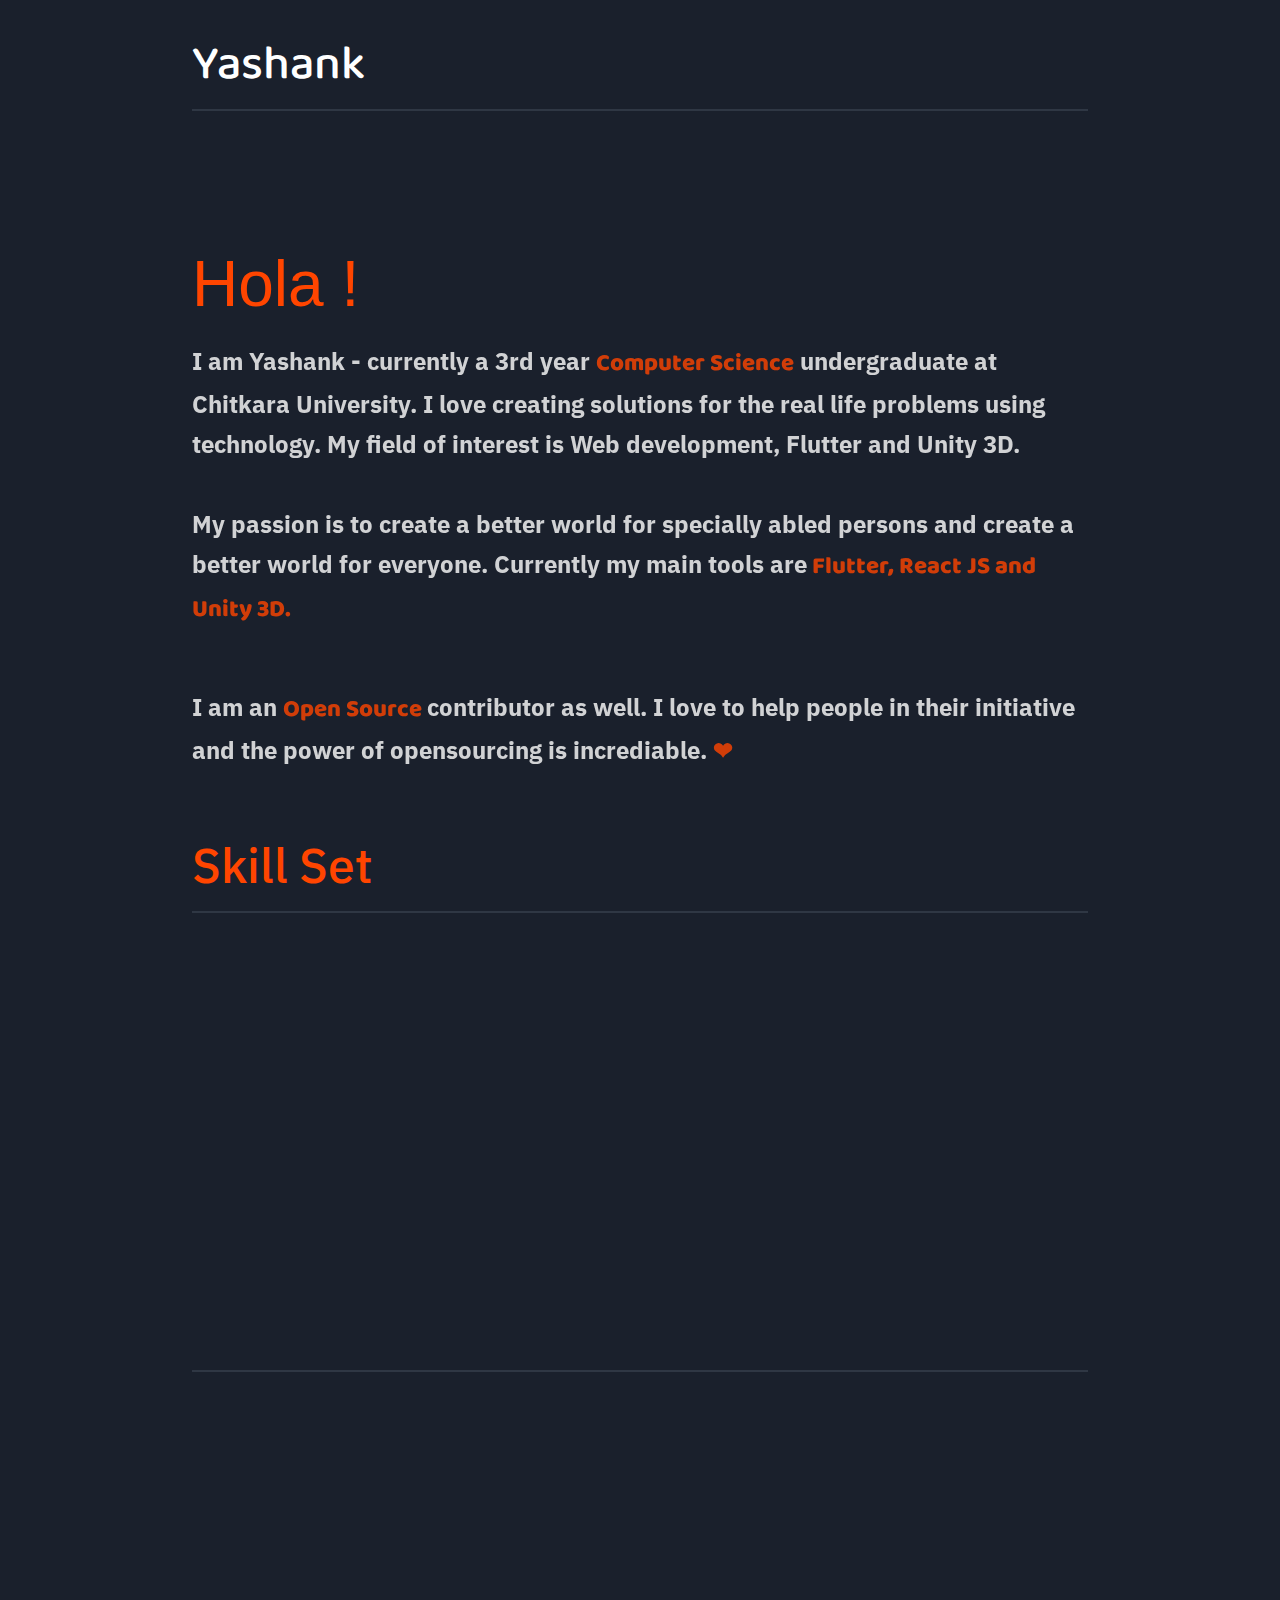
==== commit b8db176b: "Images and updated Cards" ====
--- a/index.html
+++ b/index.html
@@ -45,11 +45,11 @@
 				data-aos-easing="ease-in-back"
 				data-aos-delay="300"
 				data-aos-offset="0">
-					<h1>Hola !</h1>
+					<h1 style="color: orangered">Hola !</h1>
 					<p>
-						I am Yashank - currently a 2nd year <span >Computer Science</span> undergraduate at Chitkara University.
+						I am Yashank - currently a 3rd year <span >Computer Science</span> undergraduate at Chitkara University.
 						I love creating solutions for the real life problems using technology. My field of interest is Web development, Flutter and Unity 3D.<br><br>
-						My passion is to create a better world for specially abled persons and create a better world for everyone. Currently my main tools are<span> Flutter and Unity 3D.</span> 
+						My passion is to create a better world for specially abled persons and create a better world for everyone. Currently my main tools are<span> Flutter, React JS and Unity 3D.</span> 
 					</p>
 					<br>
 					<p>
@@ -89,25 +89,25 @@
 				</div>
 
 				<div class="row progressdiv">
-					<div class="col-md-3" data-aos="fade-down-right" data-aos-duration="500">
+					<div class="col-md-3" data-aos="fade-down-left" data-aos-duration="500">
 						<h5 class="phead">Jquery</h5>
 						<div class="progress">
 							<div class="progress-bar" role="progressbar" aria-valuenow="90" aria-valuemin="0" aria-valuemax="100" style="width:80%"></div>
 						  </div>
 					</div>
-					<div class="col-md-3" data-aos="fade-down-right" data-aos-duration="500">
+					<div class="col-md-3" data-aos="fade-down-left" data-aos-duration="500">
 						<h5 class="phead">Bootstrap</h5>
 						<div class="progress">
 							<div class="progress-bar" role="progressbar" aria-valuenow="75" aria-valuemin="0" aria-valuemax="100" style="width:70%"></div>
 						  </div>
 					</div>
-					<div class="col-md-3" data-aos="fade-down-right" data-aos-duration="500">
+					<div class="col-md-3" data-aos="fade-down-left" data-aos-duration="500">
 						<h5 class="phead">Angular</h5>
 						<div class="progress">
 							<div class="progress-bar" role="progressbar" aria-valuenow="65" aria-valuemin="0" aria-valuemax="100" style="width:50%"></div>
 						  </div>
 					</div>
-					<div class="col-md-3" data-aos="fade-down-right" data-aos-duration="500">
+					<div class="col-md-3" data-aos="fade-down-left" data-aos-duration="500">
 						<h5 class="phead">C#</h5>
 						<div class="progress">
 							<div class="progress-bar" role="progressbar" aria-valuenow="65" aria-valuemin="0" aria-valuemax="100" style="width:50%"></div>
@@ -143,25 +143,25 @@
 
 				</div>
 				<div class="row progressdiv">
-					<div class="col-md-3" data-aos="fade-down-right" data-aos-duration="500">
+					<div class="col-md-3" data-aos="fade-down-left" data-aos-duration="500">
 						<h5 class="phead">Actions on Google</h5>
 						<div class="progress">
 							<div class="progress-bar" role="progressbar" aria-valuenow="90" aria-valuemin="0" aria-valuemax="100" style="width:60%"></div>
 						  </div>
 					</div>
-					<div class="col-md-3" data-aos="fade-down-right" data-aos-duration="500">
+					<div class="col-md-3" data-aos="fade-down-left" data-aos-duration="500">
 						<h5 class="phead">Flutter</h5>
 						<div class="progress">
 							<div class="progress-bar" role="progressbar" aria-valuenow="75" aria-valuemin="0" aria-valuemax="100" style="width:80%"></div>
 						  </div>
 					</div>
-					<div class="col-md-3" data-aos="fade-down-right" data-aos-duration="500">
+					<div class="col-md-3" data-aos="fade-down-left" data-aos-duration="500">
 						<h5 class="phead">C</h5>
 						<div class="progress">
 							<div class="progress-bar" role="progressbar" aria-valuenow="65" aria-valuemin="0" aria-valuemax="100" style="width:70%"></div>
 						  </div>
 					</div>
-					<div class="col-md-3" data-aos="fade-down-right" data-aos-duration="500">
+					<div class="col-md-3" data-aos="fade-down-left" data-aos-duration="500">
 						<h5 class="phead">React Js</h5>
 						<div class="progress">
 							<div class="progress-bar" role="progressbar" aria-valuenow="65" aria-valuemin="0" aria-valuemax="100" style="width:40%"></div>
@@ -178,12 +178,24 @@
 						<div>
 							<center>
 								<i class="fab fa-android" ></i>
-								<h3>Android lead</h3>
+								<h3>LEAD</h3>
 								<h6>Developer Student Clubs, Chitkara</h6>
-								<p>March, 2019 - ✌ Present</p>
-							</center>
-							
-						</div>
+								<p>August, 2020 - Present ✌</p>
+							</center>
+							
+						</div>
+					</div>
+					<div class="col-lg-4" data-aos="fade-left" data-aos-duration="1000">
+						<div>
+							<center>
+								<i class="fas fa-user-secret"></i>
+								<h3>Microsoft</h3>
+								<h6>Student Learn Ambassador</h6>
+								<p>April 2020 - Present ✌</p>
+							</center>
+							
+						</div>
+						
 					</div>
 					<div class="col-lg-4" data-aos="fade-down" data-aos-duration="1000">
 						<div>
@@ -191,23 +203,12 @@
 								<i class="fas fa-chalkboard-teacher"></i>
 								<h3>Instructor</h3>
 								<h6>Outclass Academy</h6>
-								<p>November, 2019 - ✌ Present</p>
-							</center>
-							
-						</div>
-					</div>
-					<div class="col-lg-4" data-aos="fade-left" data-aos-duration="1000">
-						<div>
-							<center>
-								<i class="fas fa-user-secret"></i>
-								<h3>Core Member</h3>
-								<h6>Octahacks 2.0, DSC Chitkara</h6>
-								<p>September 2019 ✌</p>
-							</center>
-							
-						</div>
-						
-					</div>
+								<p>November, 2019 - Present ✌</p>
+							</center>
+							
+						</div>
+					</div>
+					
 				</div>
 				<div class="row exp">
 					<div class="col-lg-4" data-aos="fade-right" data-aos-duration="1000">
@@ -255,7 +256,7 @@
 						<div class="col-lg-4" data-aos="zoom-in-right" data-aos-duration="500">
 						<div>
 							<center>
-								<img src="https://media-exp1.licdn.com/dms/image/C5122AQECZ3m4gsjs8A/feedshare-shrink_1280/0?e=1589414400&v=beta&t=vyB4719Dbh99bfgeCAfp81tZn3Gg7d7WJypS_j8dHOw">
+								<img src="Assets/untilReal.jfif">
 								<h3>Presenter 🎉</h3>
 								<h5>UNTIL</h5>
 								<h6>UN House, Delhi</h6>
@@ -269,7 +270,7 @@
 					<div class="col-lg-4" data-aos="zoom-in-down" data-aos-duration="500">
 						<div>
 							<center>
-								<img src="https://media-exp1.licdn.com/dms/image/C5122AQGSViSoWBKN9g/feedshare-shrink_1280/0?e=1589414400&v=beta&t=TF07p_BobPf2CxX79byBhRfVDt1vGOY2mGiCR3uPK5o">
+								<img src="Assets/hacktiet.jfif">
 								<h3>Winners 🎉</h3>
 								<h5>HackTIET</h5>
 								<h6>DSC, Thapar</h6>
@@ -283,7 +284,7 @@
 					<div class="col-lg-4" data-aos="zoom-in-left" data-aos-duration="500">
 						<div>
 							<center>
-								<img src="https://media-exp1.licdn.com/dms/image/C5122AQHvnXgp_IkYWQ/feedshare-shrink_1280/0?e=1589414400&v=beta&t=8TJK-YOwkAEmqGebeP_C3OI9yXvl3KZ8jdFjJd7Ty_g">
+								<img src="Assets/ho.jfif">
 								<h3>Top-50 🎉</h3>
 								<h5>HackOverflow 3.0</h5>
 								<h6>Chandigarh University</h6>
@@ -353,4 +354,4 @@
 		AOS.init();
 	  </script>
 </body>
-</html>+</html>
--- a/css/main.css
+++ b/css/main.css
@@ -157,7 +157,6 @@
 .exp div div p {
   font-size: 0.9rem;
   color: orangered;
-  font-family: 'IBM Plex Sans', sans-serif;
 }
 
 .achi i {
@@ -187,7 +186,6 @@
 .achi div div p {
   font-size: 0.9rem;
   color: orangered;
-  font-family: 'IBM Plex Sans', sans-serif;
 }
 
 .achi img {
